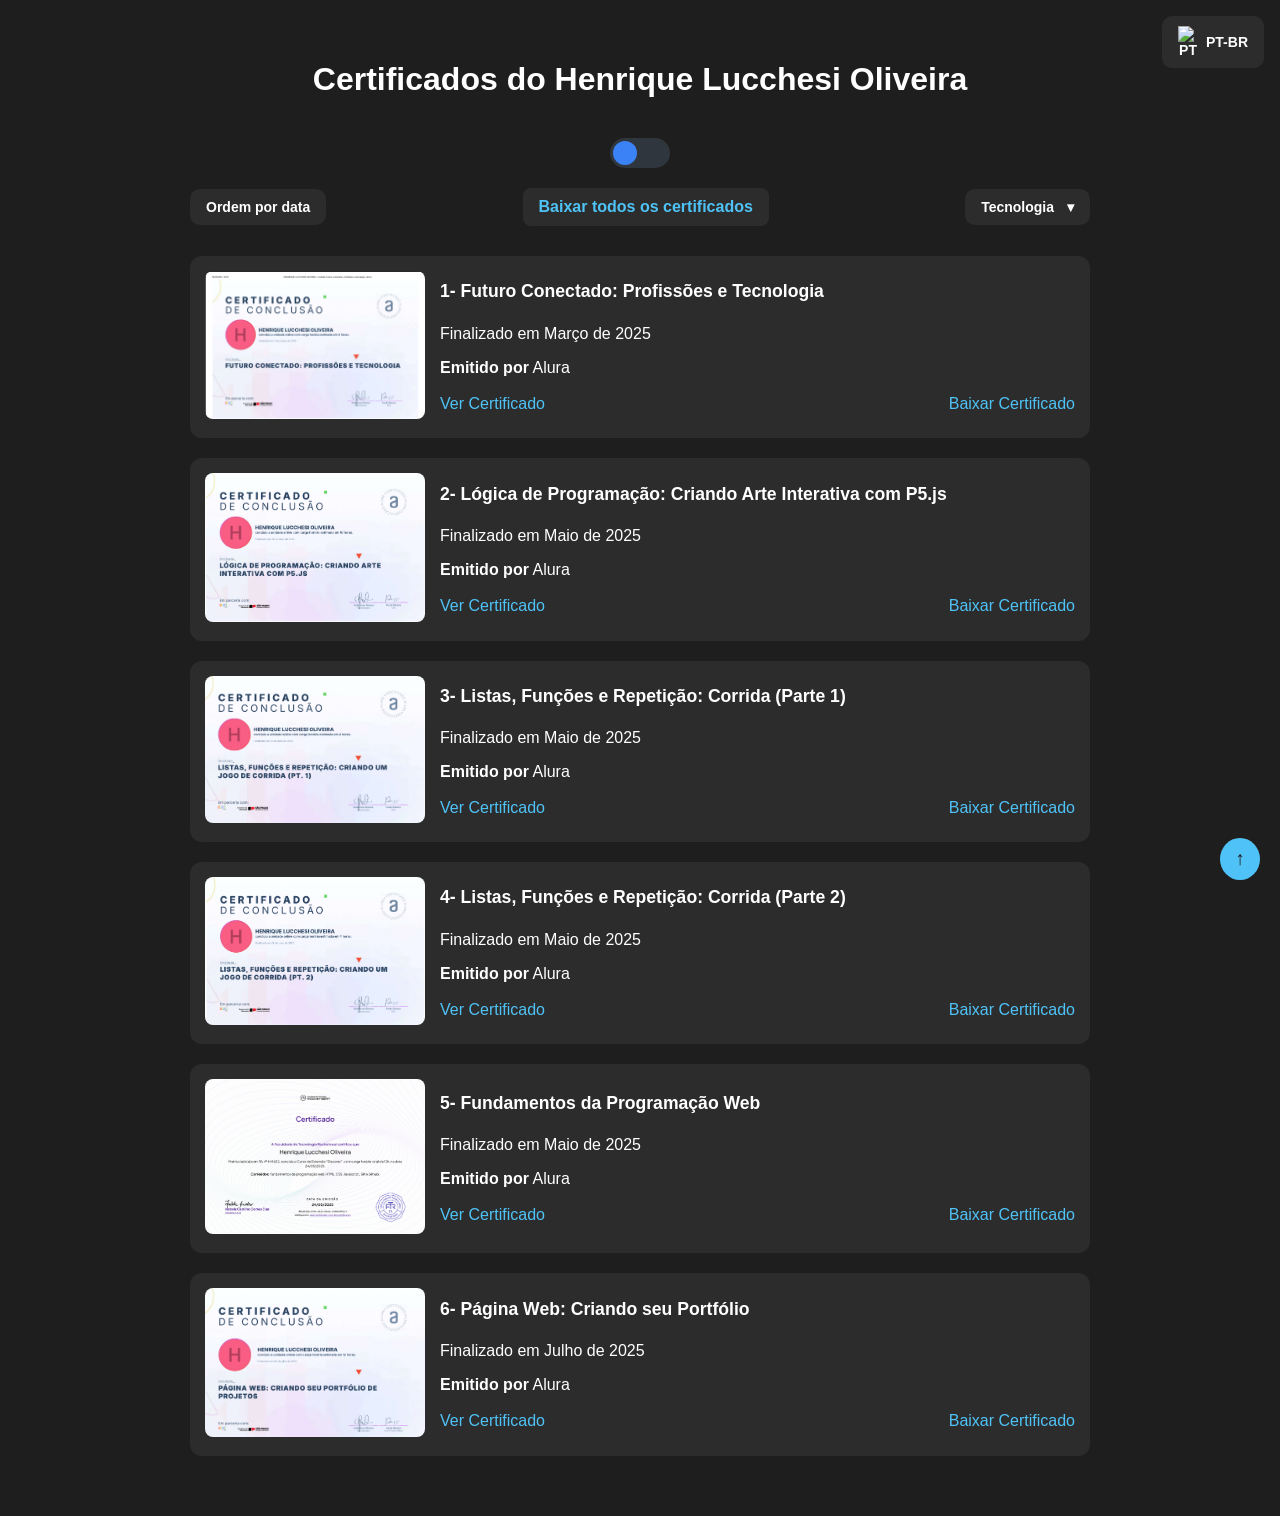
==== index.html @ 971b8433 ":tada:" ====
<!DOCTYPE html>
<html lang="pt-br">
<head>
  <!-- Metadados básicos -->
  <meta charset="UTF-8" />
  <meta name="viewport" content="width=device-width, initial-scale=1.0"/>
  <link rel="shortcut icon" href="Img/favicon.ico">

  <!-- Título da página com suporte a tradução -->
  <title data-i18n="titulo_pagina">Certificados</title>

  <!-- Link para o CSS externo -->
  <link rel="stylesheet" href="style.css" />
</head>
<body>
  <!-- Âncora para permitir o botão de voltar ao topo funcionar -->
  <a id="topo"></a>

  <!-- Barra de seleção de idioma com dropdown de bandeiras -->
  <div id="language-bar">
    <div class="language-selector-wrapper">
      <button class="dropbtn" onclick="toggleLangDropdown()">
        <img class="flag" id="current-flag" src="https://flagcdn.com/w20/br.png" alt="PT" />
        <span id="current-lang">PT-BR</span>
      </button>
      <div id="lang-menu" class="dropdown-content-lang">
        <!-- Cada item seleciona um idioma específico -->
        <a href="#" onclick="selectLanguage('pt-BR')"><img class="flag" src="https://flagcdn.com/w20/br.png" alt="PT" /> Português (BR)</a>
        <a href="#" onclick="selectLanguage('en-US')"><img class="flag" src="https://flagcdn.com/w20/us.png" alt="EN" /> English (US)</a>
        <a href="#" onclick="selectLanguage('es-ES')"><img class="flag" src="https://flagcdn.com/w20/es.png" alt="ES" /> Español (ES)</a>
        <a href="#" onclick="selectLanguage('fr-FR')"><img class="flag" src="https://flagcdn.com/w20/fr.png" alt="FR" /> Français (FR)</a>
        <a href="#" onclick="selectLanguage('zh-CN')"><img class="flag" src="https://flagcdn.com/w20/cn.png" alt="ZH" /> 中文 (CN)</a>
        <a href="#" onclick="selectLanguage('hi-IN')"><img class="flag" src="https://flagcdn.com/w20/in.png" alt="HI" /> हिन्दी (IN)</a>
        <a href="#" onclick="selectLanguage('ru-RU')"><img class="flag" src="https://flagcdn.com/w20/ru.png" alt="RU" /> Русский (RU)</a>
      </div>
    </div>
  </div>

  <main class="page">
    <div class="container">
      <!-- Título principal da página -->
      <h1 data-i18n="titulo">Certificados do Henrique Lucchesi Oliveira</h1>

      <!-- Botão para alternar entre modo claro/escuro -->
      <div class="tema-centralizado">
        <div id="switch" title="mudar tema">
          <button></button>
        </div>
      </div>

      <!-- Barra com filtros e ações -->
      <div class="barra-controle">
        <!-- Filtro por data -->
        <div class="esquerda">
          <button id="ordenarDataBtn" class="dropbtn" data-i18n="ordem_data">Ordem por data <span class="arrow">&#9662;</span></button>
          <div id="dropdownData" class="dropdown-content">
            <button data-order="asc" data-i18n="mais_antigo">Mais antigo ➡ Mais recente</button>
            <button data-order="desc" data-i18n="mais_recente">Mais recente ➡ Mais antigo</button>
          </div>
        </div>

        <!-- Botão para baixar todos os certificados -->
        <div class="centro">
          <a href="Certificado.zip" download class="baixar-btn" data-i18n="baixar_todos" title="baixar todos os certificados em .zip">Baixar todos os certificados</a>
        </div>

        <!-- Filtro por tecnologia -->
        <div class="direita">
          <button id="dropdownTecBtn" class="dropbtn">
            <span data-i18n="tecnologia">Tecnologia</span> <span class="arrow">&#9662;</span>
          </button>
          <div id="dropdownTec" class="dropdown-content">
            <button data-tecnologia="todos" data-i18n="todos">Todos</button>
            <button data-tecnologia="html">HTML</button>
            <button data-tecnologia="Js">Javascript</button>
            <button data-tecnologia="css">CSS</button>
            <button data-tecnologia="git">Git</button>
            <button data-tecnologia="github">GitHub</button>
          </div>
        </div>
      </div>

      <!-- Certificados -->
        <!-- cert 1 -->
      <section class="certificado js" data-date="2025-03-11">
        <a href="Certificado/Certificado 1.pdf" target="_blank">
          <img src="Img/certificado1.png" alt="Certificado 1" />
        </a>
        <div class="conteudo">
          <h2 data-i18n="cert1_title">1- Futuro Conectado: Profissões e Tecnologia</h2>
          <p data-i18n="cert1_date">Finalizado em 11 de Março de 2025</p>
          <p><strong data-i18n="emitido_por">Emitido por:</strong> Alura</p>
          <div class="link-certificado">
            <div class="ver">
              <a href="Certificado/Certificado 1.pdf" target="_blank" data-i18n="ver_certificado">Ver Certificado</a>
            </div>
            <div class="baixar">
              <a href="Certificado/Certificado 1.pdf" download data-i18n="baixar_certificado">Baixar Certificado</a>
            </div>
          </div>
        </div>
      </section>

        <!-- cert 2 -->
      <section class="certificado js" data-date="2025-05-09">
        <a href="Certificado/Certificado 2.pdf" target="_blank">
          <img src="Img/certificado2.png" alt="Certificado 2" />
        </a>
        <div class="conteudo">
          <h2 data-i18n="cert2_title">2- Lógica de Programação: Criando Arte Interativa com P5.js</h2>
          <p data-i18n="cert2_date">Finalizado em 09 de Maio de 2025</p>
          <p><strong data-i18n="emitido_por">Emitido por:</strong> Alura</p>
          <div class="link-certificado">
            <div class="ver">
              <a href="Certificado/Certificado 2.pdf" target="_blank" data-i18n="ver_certificado">Ver Certificado</a>
            </div>
            <div class="baixar">
              <a href="Certificado/Certificado 2.pdf" download data-i18n="baixar_certificado">Baixar Certificado</a>
            </div>
          </div>
        </div>
      </section>

        <!-- cert 3 -->
      <section class="certificado js" data-date="2025-05-10">
        <a href="Certificado/Certificado 3.pdf" target="_blank">
          <img src="Img/certificado3.png" alt="Certificado 3" />
        </a>
        <div class="conteudo">
          <h2 data-i18n="cert3_title">3- Listas, Funções e Repetição: Corrida (Parte 1)</h2>
          <p data-i18n="cert3_date">Finalizado em 10 de Maio de 2025</p>
          <p><strong data-i18n="emitido_por">Emitido por:</strong> Alura</p>
          <div class="link-certificado">
            <div class="ver">
              <a href="Certificado/Certificado 3.pdf" target="_blank" data-i18n="ver_certificado">Ver Certificado</a>
            </div>
            <div class="baixar">
              <a href="Certificado/Certificado 3.pdf" download data-i18n="baixar_certificado">Baixar Certificado</a>
            </div>
          </div>
        </div>
      </section>

        <!-- cert 4 -->
      <section class="certificado js" data-date="2025-05-12">
        <a href="Certificado/Certificado 4.pdf" target="_blank">
          <img src="Img/certificado4.png" alt="Certificado 4" />
        </a>
        <div class="conteudo">
          <h2 data-i18n="cert4_title">4- Listas, Funções e Repetição: Corrida (Parte 2)</h2>
          <p data-i18n="cert4_date">Finalizado em 12 de Maio de 2025</p>
          <p><strong data-i18n="emitido_por">Emitido por:</strong> Alura</p>
          <div class="link-certificado">
            <div class="ver">
              <a href="Certificado/Certificado 4.pdf" target="_blank" data-i18n="ver_certificado">Ver Certificado</a>
            </div>
            <div class="baixar">
              <a href="Certificado/Certificado 4.pdf" download data-i18n="baixar_certificado">Baixar Certificado</a>
            </div>
          </div>
        </div>
      </section>

        <!-- cert 5 -->
      <section class="certificado html css js git github" data-date="2025-05-24">
        <a href="Certificado/certificado 5.pdf" target="_blank">
          <img src="Img/certificado5.png" alt="Certificado 5" />
        </a>
        <div class="conteudo">
          <h2 data-i18n="cert5_title">5- Fundamentos da Programação Web</h2>
          <p data-i18n="cert5_date">Finalizado em 24 de Maio de 2025</p>
          <p><strong data-i18n="emitido_por">Emitido por:</strong> Rocketseat</p>
          <div class="link-certificado">
            <div class="ver">
              <a href="Certificado/certificado 5.pdf" target="_blank" data-i18n="ver_certificado">Ver Certificado</a>
            </div>
            <div class="baixar">
              <a href="Certificado/certificado 5.pdf" download data-i18n="baixar_certificado">Baixar Certificado</a>
            </div>
          </div>
        </div>
      </section>

        <!-- cert 6 -->
      <section class="certificado html css" data-date="2025-07-02">
        <a href="Certificado/Certificado 6.pdf" target="_blank">
          <img src="Img/certificado6.png" alt="Certificado 6" />
        </a>
        <div class="conteudo">
          <h2 data-i18n="cert6_title">6- Página Web: Criando seu Portfólio</h2>
          <p data-i18n="cert6_date">Finalizado em 02 de Julho de 2025</p>
          <p><strong data-i18n="emitido_por">Emitido por:</strong> Alura</p>
          <div class="link-certificado">
            <div class="ver">
              <a href="Certificado/Certificado 6.pdf" target="_blank" data-i18n="ver_certificado">Ver Certificado</a>
            </div>
            <div class="baixar">
              <a href="Certificado/Certificado 6.pdf" download data-i18n="baixar_certificado">Baixar Certificado</a>
            </div>
          </div>
        </div>
      </section>

    </div>
  </main>

  <!-- Botão fixo para voltar ao topo -->
  <a href="#topo" class="voltar-topo" title="Voltar ao topo">↑</a>

  <!-- Script principal da aplicação -->
  <script src="script.js"></script>
</body>
</html>
---- style.css ----
:root {
  --background-color: #1e1e1e;
  --fundo-card: #2c2c2c;
  --accent-color: #3b82f6;
  --border-color: #30363d;
  --text-color: #ffffff;
  --cor-do-link: #4fc3f7;
  --cor-da-shadow: rgba(0, 0, 0, 0.3);
  --cor-botao-filtro: #999;
}

.light {
  --background-color: #f9fafb;
  --fundo-card: #e1e1e1;
  --accent-color: #4f46e5;
  --border-color: #d1d5db;
  --text-color: #000000;
  --cor-do-link: #4f46e5;
  --cor-da-shadow: rgba(0, 0, 0, 0.1);
  --cor-botao-filtro: #ccc;
}

body {
  background-color: var(--background-color);
  color: var(--text-color);
  font-family: Arial, sans-serif;
  margin: 0;
  padding: 40px 20px;
}

.page {
  display: flex;
  flex-direction: column;
  align-items: center;
}

.container {
  max-width: 900px;
  width: 100%;
}

h1 {
  text-align: center;
  margin-bottom: 40px;
}

.tema-centralizado {
  display: flex;
  justify-content: center;
  margin-bottom: 20px;
}

#language-bar {
  display: block;
  position: absolute;
  top: 1rem;
  right: 1rem;
  z-index: 1000;
}

.language-selector-wrapper {
  position: relative;
  display: inline-block;
}

.dropbtn {
  display: flex;
  align-items: center;
  gap: 0.5rem;
  background-color: var(--cor-botao-filtro);
  border: 1px solid var(--cor-botao-filtro);
  padding: 0.4rem 0.6rem;
  border-radius: 8px;
  cursor: pointer;
}

.flag {
  width: 20px;
  height: auto;
}

.dropdown-content-lang {
  display: none;
  position: absolute;
  top: 100%;
  right: 0;
  background-color: var(--fundo-card);
  border-radius: 8px;
  margin-top: 0.4rem;
  z-index: 1001;
  min-width: 160px;
}

.dropdown-content-lang a {
  padding: 0.5rem;
  display: flex;
  align-items: center;
  gap: 0.5rem;
  color: var(--text-color);
  text-decoration: none;
}

.language-selector-wrapper.show .dropdown-content-lang {
  display: block;
}

/* Tema */
#switch {
  width: 60px;
  height: 30px;
  background: var(--border-color);
  border-radius: 30px;
  position: relative;
  cursor: pointer;
  transition: background 0.3s;
}

#switch button {
  position: absolute;
  top: 3px;
  left: 3px;
  width: 24px;
  height: 24px;
  background: var(--accent-color);
  border-radius: 50%;
  border: none;
  transition: transform 0.3s ease;
  transform: translateX(0);
}

.light #switch button {
  transform: translateX(30px);
}


/* ===== BARRA DE CONTROLE ===== */
.barra-controle {
  display: flex;
  justify-content: space-between;
  align-items: center;
  gap: 20px;
  margin-bottom: 30px;
  flex-wrap: wrap;
}

.barra-controle > .esquerda,
.barra-controle > .centro,
.barra-controle > .direita {
  display: flex;
  align-items: center;
  position: relative; /* Necessário para dropdown funcionar */
}

/* Botões padrão */
.dropbtn {
  background-color: var(--fundo-card);
  color: var(--text-color);
  padding: 10px 16px;
  font-size: 14px;
  font-weight: bold;
  border: none;
  border-radius: 10px;
  cursor: pointer;
  transition: 0.3s;
}

.dropbtn:hover {
  background-color: var(--cor-botao-filtro);
  box-shadow: 0 8px 16px var(--cor-da-shadow);
  transform: scale(1.2);
}

.arrow {
  margin-left: 5px;
  display: inline-block;
  transition: transform 0.3s ease;
}

.arrow.open {
  transform: rotate(180deg);
}

/* Dropdown geral */
.dropdown-content {
  display: none;
  position: absolute;
  background-color: var(--fundo-card);
  border-radius: 10px;
  box-shadow: 0 8px 16px var(--cor-da-shadow);
  z-index: 1;
  margin-top: 5px;
  min-width: 200px;
  top: 100%;
  right: 0; /* ou left: 0 se quiser alinhado à esquerda */
}

.dropdown-content button {
  color: var(--text-color);
  padding: 10px 16px;
  border: none;
  background: none;
  width: 100%;
  text-align: left;
  font-size: 14px;
  cursor: pointer;
  display: inline-block;
}

.dropdown-content button:hover {
  background-color: var(--cor-botao-filtro);
}

/* Botão de baixar */
.baixar-btn {
  background-color: var(--fundo-card);
  color: var(--cor-do-link);
  text-decoration: none;
  border-radius: 8px;
  padding: 10px 16px;
  font-weight: bold;
  transition: 0.3s;
  border: none;
  cursor: pointer;
}

.baixar-btn:hover {
  background-color: var(--cor-botao-filtro);
  box-shadow: 0 8px 16px var(--cor-da-shadow);
  transform: scale(1.1);
}

/* ===== CERTIFICADO ===== */
.certificado {
  display: flex;
  gap: 15px;
  background-color: var(--fundo-card);
  padding: 15px;
  border-radius: 12px;
  margin-bottom: 20px;
  transition: transform 0.3s, box-shadow 0.3s;
}

.certificado:hover {
  transform: scale(1.02);
  box-shadow: 0 10px 25px var(--cor-da-shadow);
}

.certificado img {
  width: 220px;
  border-radius: 8px;
}

.conteudo {
  display: flex;
  flex-direction: column;
  justify-content: center;
  flex: 1;
}

.conteudo h2 {
  margin-top: 0;
  font-size: 1.1rem;
  font-weight: bold;
}

.conteudo p {
  margin: 8px 0;
}

.link-certificado {
  display: flex;
  justify-content: space-between;
  margin-top: 10px;
  flex-wrap: wrap;
  gap: 10px;
}

.link-certificado a {
  color: var(--cor-do-link);
  text-decoration: none;
  font-weight: 500;
}

.link-certificado a:hover {
  text-decoration: underline;
}

/* Voltar ao topo */
.voltar-topo {
  position: fixed;
  bottom: 20px;
  right: 20px;
  background-color: var(--cor-do-link);
  color: var(--background-color);
  padding: 10px 15px;
  border-radius: 50%;
  text-decoration: none;
  font-weight: bold;
  font-size: 1.2rem;
}

/* ===== RESPONSIVIDADE ===== */
@media (max-width: 768px) {
  .barra-controle {
    flex-direction: column;
    align-items: stretch;
    gap: 10px;
  }

  .barra-controle > .esquerda,
  .barra-controle > .centro,
  .barra-controle > .direita {
    justify-content: center;
  }

  .certificado {
    flex-direction: column;
    align-items: center;
    text-align: center;
  }

  .conteudo {
    align-items: center;
  }

  .link-certificado {
    flex-direction: column;
    align-items: center;
  }

  .dropdown-content {
    right: 0;
    left: 0;
    min-width: 100%;
  }
}
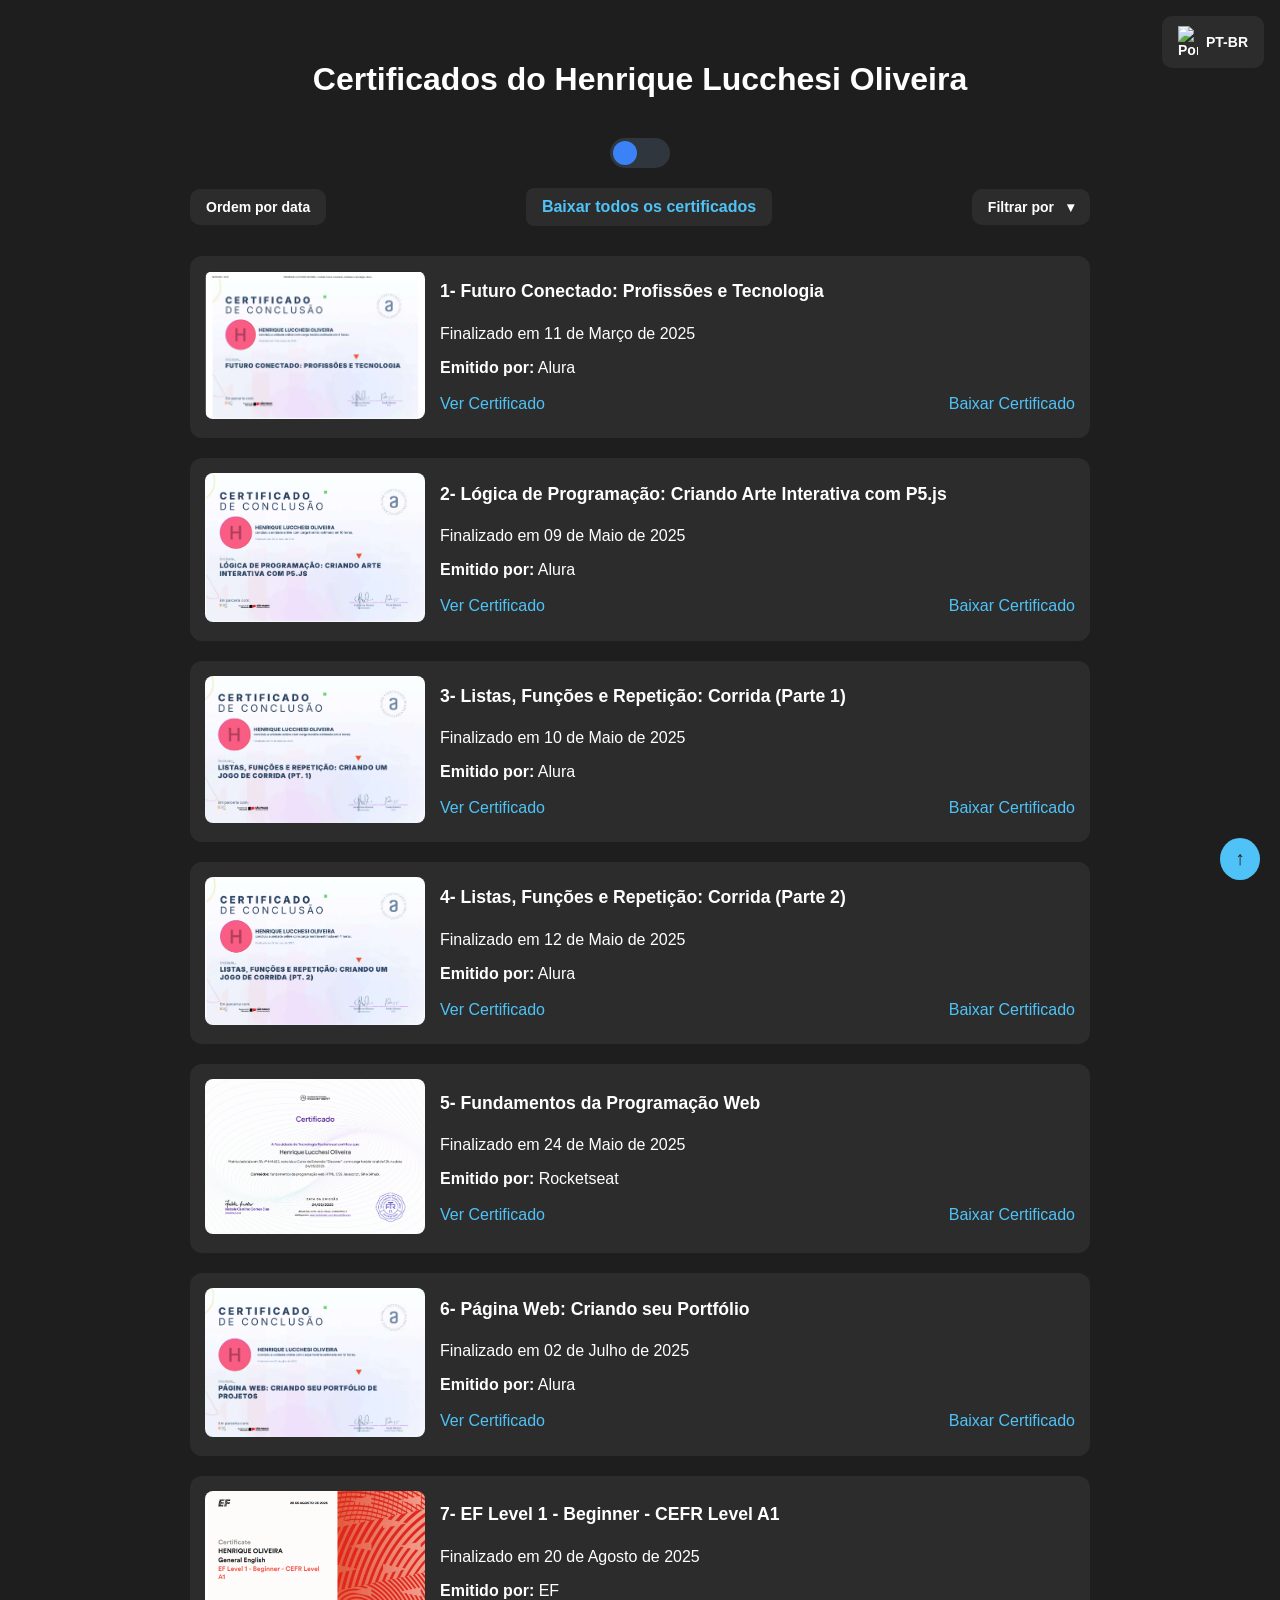
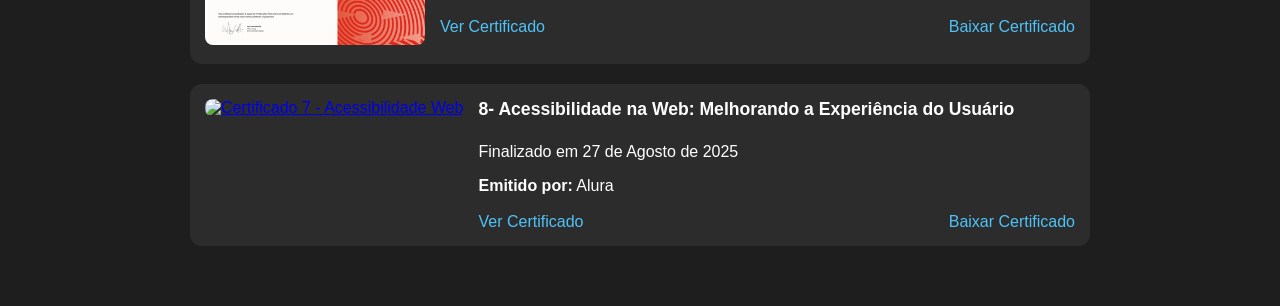
==== commit 118eb553: "agora" ====
--- a/index.html
+++ b/index.html
@@ -1,202 +1,218 @@
 <!DOCTYPE html>
-<html lang="pt-br">
+<html lang="pt-BR">
 <head>
-  <!-- Metadados básicos -->
   <meta charset="UTF-8" />
   <meta name="viewport" content="width=device-width, initial-scale=1.0"/>
   <link rel="shortcut icon" href="Img/favicon.ico">
-
-  <!-- Título da página com suporte a tradução -->
   <title data-i18n="titulo_pagina">Certificados</title>
-
-  <!-- Link para o CSS externo -->
   <link rel="stylesheet" href="style.css" />
+  <link rel="stylesheet" href="https://cdnjs.cloudflare.com/ajax/libs/bootstrap-icons/1.11.3/font/bootstrap-icons.min.css" />
 </head>
 <body>
-  <!-- Âncora para permitir o botão de voltar ao topo funcionar -->
   <a id="topo"></a>
 
-  <!-- Barra de seleção de idioma com dropdown de bandeiras -->
+  <!-- Barra de seleção de idioma -->
   <div id="language-bar">
     <div class="language-selector-wrapper">
-      <button class="dropbtn" onclick="toggleLangDropdown()">
-        <img class="flag" id="current-flag" src="https://flagcdn.com/w20/br.png" alt="PT" />
+      <button class="dropbtn" onclick="toggleLangDropdown()" aria-haspopup="true" aria-expanded="false">
+        <img class="flag" id="current-flag" src="https://flagcdn.com/w20/br.png" alt="Português" />
         <span id="current-lang">PT-BR</span>
       </button>
-      <div id="lang-menu" class="dropdown-content-lang">
-        <!-- Cada item seleciona um idioma específico -->
-        <a href="#" onclick="selectLanguage('pt-BR')"><img class="flag" src="https://flagcdn.com/w20/br.png" alt="PT" /> Português (BR)</a>
-        <a href="#" onclick="selectLanguage('en-US')"><img class="flag" src="https://flagcdn.com/w20/us.png" alt="EN" /> English (US)</a>
-        <a href="#" onclick="selectLanguage('es-ES')"><img class="flag" src="https://flagcdn.com/w20/es.png" alt="ES" /> Español (ES)</a>
-        <a href="#" onclick="selectLanguage('fr-FR')"><img class="flag" src="https://flagcdn.com/w20/fr.png" alt="FR" /> Français (FR)</a>
-        <a href="#" onclick="selectLanguage('zh-CN')"><img class="flag" src="https://flagcdn.com/w20/cn.png" alt="ZH" /> 中文 (CN)</a>
-        <a href="#" onclick="selectLanguage('hi-IN')"><img class="flag" src="https://flagcdn.com/w20/in.png" alt="HI" /> हिन्दी (IN)</a>
-        <a href="#" onclick="selectLanguage('ru-RU')"><img class="flag" src="https://flagcdn.com/w20/ru.png" alt="RU" /> Русский (RU)</a>
+      <div id="lang-menu" class="dropdown-content-lang" role="menu">
+        <a href="#" onclick="selectLanguage('pt-BR')" role="menuitem">
+          <img class="flag" src="https://flagcdn.com/w20/br.png" alt="Português" /> Português (BR)
+        </a>
+        <a href="#" onclick="selectLanguage('en-US')" role="menuitem">
+          <img class="flag" src="https://flagcdn.com/w20/us.png" alt="Inglês" /> English (US)
+        </a>
       </div>
     </div>
   </div>
 
   <main class="page">
     <div class="container">
-      <!-- Título principal da página -->
       <h1 data-i18n="titulo">Certificados do Henrique Lucchesi Oliveira</h1>
 
-      <!-- Botão para alternar entre modo claro/escuro -->
+      <!-- Tema -->
       <div class="tema-centralizado">
         <div id="switch" title="mudar tema">
-          <button></button>
+          <button aria-label="Trocar tema"></button>
         </div>
       </div>
 
-      <!-- Barra com filtros e ações -->
+      <!-- Barra de filtros -->
       <div class="barra-controle">
-        <!-- Filtro por data -->
         <div class="esquerda">
-          <button id="ordenarDataBtn" class="dropbtn" data-i18n="ordem_data">Ordem por data <span class="arrow">&#9662;</span></button>
-          <div id="dropdownData" class="dropdown-content">
-            <button data-order="asc" data-i18n="mais_antigo">Mais antigo ➡ Mais recente</button>
-            <button data-order="desc" data-i18n="mais_recente">Mais recente ➡ Mais antigo</button>
-          </div>
-        </div>
-
-        <!-- Botão para baixar todos os certificados -->
+          <button id="ordenarDataBtn" class="dropbtn" aria-haspopup="true" aria-expanded="false" data-i18n="ordem_data">Ordem por data <span class="arrow">&#9662;</span>
+          </button>
+          <div id="dropdownData" class="dropdown-content" role="menu">
+            <button data-order="asc" data-i18n="mais_antigo" role="menuitem">Mais antigo ➡ Mais recente</button>
+            <button data-order="desc" data-i18n="mais_recente" role="menuitem">Mais recente ➡ Mais antigo</button>
+          </div>
+        </div>
+
         <div class="centro">
-          <a href="Certificado.zip" download class="baixar-btn" data-i18n="baixar_todos" title="baixar todos os certificados em .zip">Baixar todos os certificados</a>
-        </div>
-
-        <!-- Filtro por tecnologia -->
+          <a href="Certificado.zip" download class="baixar-btn" data-i18n="baixar_todos" title="baixar todos os certificados em .zip"> <i class="bi bi-download"></i> Baixar todos os certificados</a>
+        </div>
+
         <div class="direita">
-          <button id="dropdownTecBtn" class="dropbtn">
-            <span data-i18n="tecnologia">Tecnologia</span> <span class="arrow">&#9662;</span>
+          <button id="dropdownTecBtn" class="dropbtn" aria-haspopup="true" aria-expanded="false">
+            <span data-i18n="Filtrar por">Filtrar por</span>
+            <span class="arrow">&#9662;</span>
           </button>
-          <div id="dropdownTec" class="dropdown-content">
-            <button data-tecnologia="todos" data-i18n="todos">Todos</button>
-            <button data-tecnologia="html">HTML</button>
-            <button data-tecnologia="Js">Javascript</button>
-            <button data-tecnologia="css">CSS</button>
-            <button data-tecnologia="git">Git</button>
-            <button data-tecnologia="github">GitHub</button>
+          <div id="dropdownTec" class="dropdown-content2" role="menu">
+            <button type="button" data-filter="todos" role="menuitem">
+              <span data-i18n="todos">TODOS</span>
+            </button>
+            <div class="submenu">
+              <button type="button" class="submenu-toggle" role="menuitem">
+                <span data-i18n="programacao">PROGRAMAÇÃO</span>
+              </button>
+
+              <!-- submenu que abre em leque -->
+              <div class="dropdown-submenu">
+                <!-- Coluna Front-end -->
+                <div class="frontend-wrapper">
+                  <button type="button" data-filter="frontend" class="frontend-toggle">FRONT-END</button>
+                  <div class="dropdown-frontend">
+                    <button>HTML</button>
+                    <button>CSS</button>
+                    <button>JAVASCRIPT</button>
+                  </div>
+                </div>
+
+                <!-- Coluna Back-end -->
+                <div class="backend-wrapper">
+                  <button type="button" data-filter="backend">BACK-END</button>
+                </div>
+              </div>
+            </div>
+
+            <button type="button" data-filter="ingles" role="menuitem">
+              <span data-i18n="ingles">Inglês</span>
+            </button>
           </div>
         </div>
       </div>
 
-      <!-- Certificados -->
-        <!-- cert 1 -->
+      <!-- ====== CERTIFICADOS ====== -->
+      <!-- Cada certificado -->
       <section class="certificado js" data-date="2025-03-11">
         <a href="Certificado/Certificado 1.pdf" target="_blank">
-          <img src="Img/certificado1.png" alt="Certificado 1" />
+          <img src="Img/certificado1.png" alt="Certificado 1 - Futuro Conectado" />
         </a>
         <div class="conteudo">
           <h2 data-i18n="cert1_title">1- Futuro Conectado: Profissões e Tecnologia</h2>
           <p data-i18n="cert1_date">Finalizado em 11 de Março de 2025</p>
           <p><strong data-i18n="emitido_por">Emitido por:</strong> Alura</p>
           <div class="link-certificado">
-            <div class="ver">
-              <a href="Certificado/Certificado 1.pdf" target="_blank" data-i18n="ver_certificado">Ver Certificado</a>
-            </div>
-            <div class="baixar">
-              <a href="Certificado/Certificado 1.pdf" download data-i18n="baixar_certificado">Baixar Certificado</a>
-            </div>
-          </div>
-        </div>
-      </section>
-
-        <!-- cert 2 -->
+            <a href="Certificado/Certificado 1.pdf" target="_blank" data-i18n="ver_certificado">Ver Certificado</a>
+            <a href="Certificado/Certificado 1.pdf" download data-i18n="baixar_certificado">Baixar Certificado</a>
+          </div>
+        </div>
+      </section>
+
       <section class="certificado js" data-date="2025-05-09">
         <a href="Certificado/Certificado 2.pdf" target="_blank">
-          <img src="Img/certificado2.png" alt="Certificado 2" />
+          <img src="Img/certificado2.png" alt="Certificado 2 - Lógica de Programação" />
         </a>
         <div class="conteudo">
           <h2 data-i18n="cert2_title">2- Lógica de Programação: Criando Arte Interativa com P5.js</h2>
           <p data-i18n="cert2_date">Finalizado em 09 de Maio de 2025</p>
           <p><strong data-i18n="emitido_por">Emitido por:</strong> Alura</p>
           <div class="link-certificado">
-            <div class="ver">
-              <a href="Certificado/Certificado 2.pdf" target="_blank" data-i18n="ver_certificado">Ver Certificado</a>
-            </div>
-            <div class="baixar">
-              <a href="Certificado/Certificado 2.pdf" download data-i18n="baixar_certificado">Baixar Certificado</a>
-            </div>
-          </div>
-        </div>
-      </section>
-
-        <!-- cert 3 -->
+            <a href="Certificado/Certificado 2.pdf" target="_blank" data-i18n="ver_certificado">Ver Certificado</a>
+            <a href="Certificado/Certificado 2.pdf" download data-i18n="baixar_certificado">Baixar Certificado</a>
+          </div>
+        </div>
+      </section>
+
       <section class="certificado js" data-date="2025-05-10">
         <a href="Certificado/Certificado 3.pdf" target="_blank">
-          <img src="Img/certificado3.png" alt="Certificado 3" />
+          <img src="Img/certificado3.png" alt="Certificado 3 - Corrida parte 1" />
         </a>
         <div class="conteudo">
           <h2 data-i18n="cert3_title">3- Listas, Funções e Repetição: Corrida (Parte 1)</h2>
           <p data-i18n="cert3_date">Finalizado em 10 de Maio de 2025</p>
           <p><strong data-i18n="emitido_por">Emitido por:</strong> Alura</p>
           <div class="link-certificado">
-            <div class="ver">
-              <a href="Certificado/Certificado 3.pdf" target="_blank" data-i18n="ver_certificado">Ver Certificado</a>
-            </div>
-            <div class="baixar">
-              <a href="Certificado/Certificado 3.pdf" download data-i18n="baixar_certificado">Baixar Certificado</a>
-            </div>
-          </div>
-        </div>
-      </section>
-
-        <!-- cert 4 -->
+            <a href="Certificado/Certificado 3.pdf" target="_blank" data-i18n="ver_certificado">Ver Certificado</a>
+            <a href="Certificado/Certificado 3.pdf" download data-i18n="baixar_certificado">Baixar Certificado</a>
+          </div>
+        </div>
+      </section>
+
       <section class="certificado js" data-date="2025-05-12">
         <a href="Certificado/Certificado 4.pdf" target="_blank">
-          <img src="Img/certificado4.png" alt="Certificado 4" />
+          <img src="Img/certificado4.png" alt="Certificado 4 - Corrida parte 2" />
         </a>
         <div class="conteudo">
           <h2 data-i18n="cert4_title">4- Listas, Funções e Repetição: Corrida (Parte 2)</h2>
           <p data-i18n="cert4_date">Finalizado em 12 de Maio de 2025</p>
           <p><strong data-i18n="emitido_por">Emitido por:</strong> Alura</p>
           <div class="link-certificado">
-            <div class="ver">
-              <a href="Certificado/Certificado 4.pdf" target="_blank" data-i18n="ver_certificado">Ver Certificado</a>
-            </div>
-            <div class="baixar">
-              <a href="Certificado/Certificado 4.pdf" download data-i18n="baixar_certificado">Baixar Certificado</a>
-            </div>
-          </div>
-        </div>
-      </section>
-
-        <!-- cert 5 -->
-      <section class="certificado html css js git github" data-date="2025-05-24">
-        <a href="Certificado/certificado 5.pdf" target="_blank">
-          <img src="Img/certificado5.png" alt="Certificado 5" />
+            <a href="Certificado/Certificado 4.pdf" target="_blank" data-i18n="ver_certificado">Ver Certificado</a>
+            <a href="Certificado/Certificado 4.pdf" download data-i18n="baixar_certificado">Baixar Certificado</a>
+          </div>
+        </div>
+      </section>
+
+      <section class="certificado html css js " data-date="2025-05-24">
+        <a href="Certificado/Certificado 5.pdf" target="_blank">
+          <img src="Img/certificado5.png" alt="Certificado 5 - Fundamentos da Web" />
         </a>
         <div class="conteudo">
           <h2 data-i18n="cert5_title">5- Fundamentos da Programação Web</h2>
           <p data-i18n="cert5_date">Finalizado em 24 de Maio de 2025</p>
           <p><strong data-i18n="emitido_por">Emitido por:</strong> Rocketseat</p>
           <div class="link-certificado">
-            <div class="ver">
-              <a href="Certificado/certificado 5.pdf" target="_blank" data-i18n="ver_certificado">Ver Certificado</a>
-            </div>
-            <div class="baixar">
-              <a href="Certificado/certificado 5.pdf" download data-i18n="baixar_certificado">Baixar Certificado</a>
-            </div>
-          </div>
-        </div>
-      </section>
-
-        <!-- cert 6 -->
+            <a href="Certificado/Certificado 5.pdf" target="_blank" data-i18n="ver_certificado">Ver Certificado</a>
+            <a href="Certificado/Certificado 5.pdf" download data-i18n="baixar_certificado">Baixar Certificado</a>
+          </div>
+        </div>
+      </section>
+
       <section class="certificado html css" data-date="2025-07-02">
         <a href="Certificado/Certificado 6.pdf" target="_blank">
-          <img src="Img/certificado6.png" alt="Certificado 6" />
+          <img src="Img/certificado6.png" alt="Certificado 6 - Portfólio" />
         </a>
         <div class="conteudo">
           <h2 data-i18n="cert6_title">6- Página Web: Criando seu Portfólio</h2>
           <p data-i18n="cert6_date">Finalizado em 02 de Julho de 2025</p>
           <p><strong data-i18n="emitido_por">Emitido por:</strong> Alura</p>
           <div class="link-certificado">
-            <div class="ver">
-              <a href="Certificado/Certificado 6.pdf" target="_blank" data-i18n="ver_certificado">Ver Certificado</a>
-            </div>
-            <div class="baixar">
-              <a href="Certificado/Certificado 6.pdf" download data-i18n="baixar_certificado">Baixar Certificado</a>
-            </div>
+            <a href="Certificado/Certificado 6.pdf" target="_blank" data-i18n="ver_certificado">Ver Certificado</a>
+            <a href="Certificado/Certificado 6.pdf" download data-i18n="baixar_certificado">Baixar Certificado</a>
+          </div>
+        </div>
+      </section>
+
+      <section class="certificado ingles" data-date="2025-08-20">
+        <a href="Certificado/Certificado ingles.pdf" target="_blank">
+          <img src="Img/certificadoingles.png" alt="Certificado inglês EF" />
+        </a>
+        <div class="conteudo">
+          <h2 data-i18n="certingles_title">7- EF Level 1 - Beginner - CEFR Level A1</h2>
+          <p data-i18n="certingles_date">Finalizado em 20 de Agosto de 2025</p>
+          <p><strong data-i18n="emitido_por">Emitido por:</strong> EF</p>
+          <div class="link-certificado">
+            <a href="Certificado/Certificado ingles.pdf" target="_blank" data-i18n="ver_certificado">Ver Certificado</a>
+            <a href="Certificado/Certificado ingles.pdf" download data-i18n="baixar_certificado">Baixar Certificado</a>
+          </div>
+        </div>
+      </section>
+
+      <section class="certificado html css js" data-date="2025-08-27">
+        <a href="Certificado/Certificado 7.pdf" target="_blank">
+          <img src="Img/certificado7.png" alt="Certificado 7 - Acessibilidade Web" />
+        </a>
+        <div class="conteudo">
+          <h2 data-i18n="cert7_title">8- Acessibilidade na Web: Melhorando a Experiência do Usuário</h2>
+          <p data-i18n="cert7_date">Finalizado em 27 de Agosto de 2025</p>
+          <p><strong data-i18n="emitido_por">Emitido por:</strong> Alura</p>
+          <div class="link-certificado">
+            <a href="Certificado/Certificado 7.pdf" target="_blank" data-i18n="ver_certificado">Ver Certificado</a>
+            <a href="Certificado/Certificado 7.pdf" download data-i18n="baixar_certificado">Baixar Certificado</a>
           </div>
         </div>
       </section>
@@ -204,10 +220,7 @@
     </div>
   </main>
 
-  <!-- Botão fixo para voltar ao topo -->
   <a href="#topo" class="voltar-topo" title="Voltar ao topo">↑</a>
-
-  <!-- Script principal da aplicação -->
   <script src="script.js"></script>
 </body>
 </html>
--- a/style.css
+++ b/style.css
@@ -167,7 +167,6 @@
 .dropbtn:hover {
   background-color: var(--cor-botao-filtro);
   box-shadow: 0 8px 16px var(--cor-da-shadow);
-  transform: scale(1.2);
 }
 
 .arrow {
@@ -185,13 +184,13 @@
   display: none;
   position: absolute;
   background-color: var(--fundo-card);
-  border-radius: 10px;
+  border-radius: 1px;
   box-shadow: 0 8px 16px var(--cor-da-shadow);
   z-index: 1;
   margin-top: 5px;
-  min-width: 200px;
+  max-width: 180px;
   top: 100%;
-  right: 0; /* ou left: 0 se quiser alinhado à esquerda */
+  right: -60; /* ou left: 0 se quiser alinhado à esquerda */
 }
 
 .dropdown-content button {
@@ -206,7 +205,93 @@
   display: inline-block;
 }
 
+.dropdown-content2 button:hover {
+  background-color: var(--cor-botao-filtro);
+}
+
+.dropdown-content2 {
+  display: none;
+  position: absolute;
+  background-color: var(--fundo-card);
+  border-radius: 1px;
+  box-shadow: 0 8px 16px var(--cor-da-shadow);
+  z-index: 1;
+  margin-top: 5px;
+  max-width: 180px;
+  top: 100%;
+  right: -60; /* ou left: 0 se quiser alinhado à esquerda */
+}
+
+.dropdown-content2 button {
+  color: var(--text-color);
+  padding: 10px 16px;
+  border: none;
+  background: none;
+  width: 100%;
+  text-align: left;
+  font-size: 15px;
+  cursor: pointer;
+  display: inline-block;
+}
+
 .dropdown-content button:hover {
+  background-color: var(--cor-botao-filtro);
+}
+
+.dropdown-submenu {
+  flex-direction: row;
+  justify-content: start;
+  display: flex;
+  max-width: 500px;
+  position: absolute;
+  background-color: var(--fundo-card);
+  box-shadow: 5px 8px 16px var(--cor-da-shadow);
+  left: 100%;
+  top: 0%;
+}
+
+.dropdown-submenu button {
+  padding: 10px 16px;
+  position: relative;
+  max-width: 200px;
+  border: none;
+  background: none;
+  color: var(--text-color);
+  cursor: pointer;
+  font-size: 13px;
+  white-space: nowrap;
+}
+
+.dropdown-submenu button:hover {
+  background-color: var(--cor-botao-filtro);
+}
+
+/* Front-end submenu */
+.frontend-wrapper {
+  position: relative; /* para o submenu abrir embaixo do botão */
+}
+
+.dropdown-frontend {
+  display: none;
+  position: absolute;
+  background-color: var(--fundo-card);
+  box-shadow: 4px 4px 12px var(--cor-da-shadow);
+  max-width: 150px;
+  z-index: 10;
+}
+
+.dropdown-frontend button {
+  font-size: 13px;
+  width: 100%;
+  padding: 8px 14px;
+  border: none;
+  background: none;
+  color: var(--text-color);
+  text-align: left;
+  cursor: pointer;
+}
+
+.dropdown-frontend button:hover {
   background-color: var(--cor-botao-filtro);
 }
 
@@ -226,7 +311,6 @@
 .baixar-btn:hover {
   background-color: var(--cor-botao-filtro);
   box-shadow: 0 8px 16px var(--cor-da-shadow);
-  transform: scale(1.1);
 }
 
 /* ===== CERTIFICADO ===== */
@@ -329,9 +413,28 @@
   }
 
   .dropdown-content {
-    right: 0;
-    left: 0;
-    min-width: 100%;
-  }
-}
-
+    left: 85px;
+    max-width: 40%;
+    right: 50px;
+  }
+
+  .dropdown-submenu {
+   right: -90px;
+   top: 67px;
+  }
+}
+
+@media (max-width: 1024px) {
+  .dropdown-submenu {
+    min-width: 100px;
+    left: -0px;
+    top: 109px;
+  }
+
+  .dropdown-content2 {
+    left: -115px;
+    top: -5px;
+    gap: 0.5rem;
+    max-width: 180px;
+  }
+}
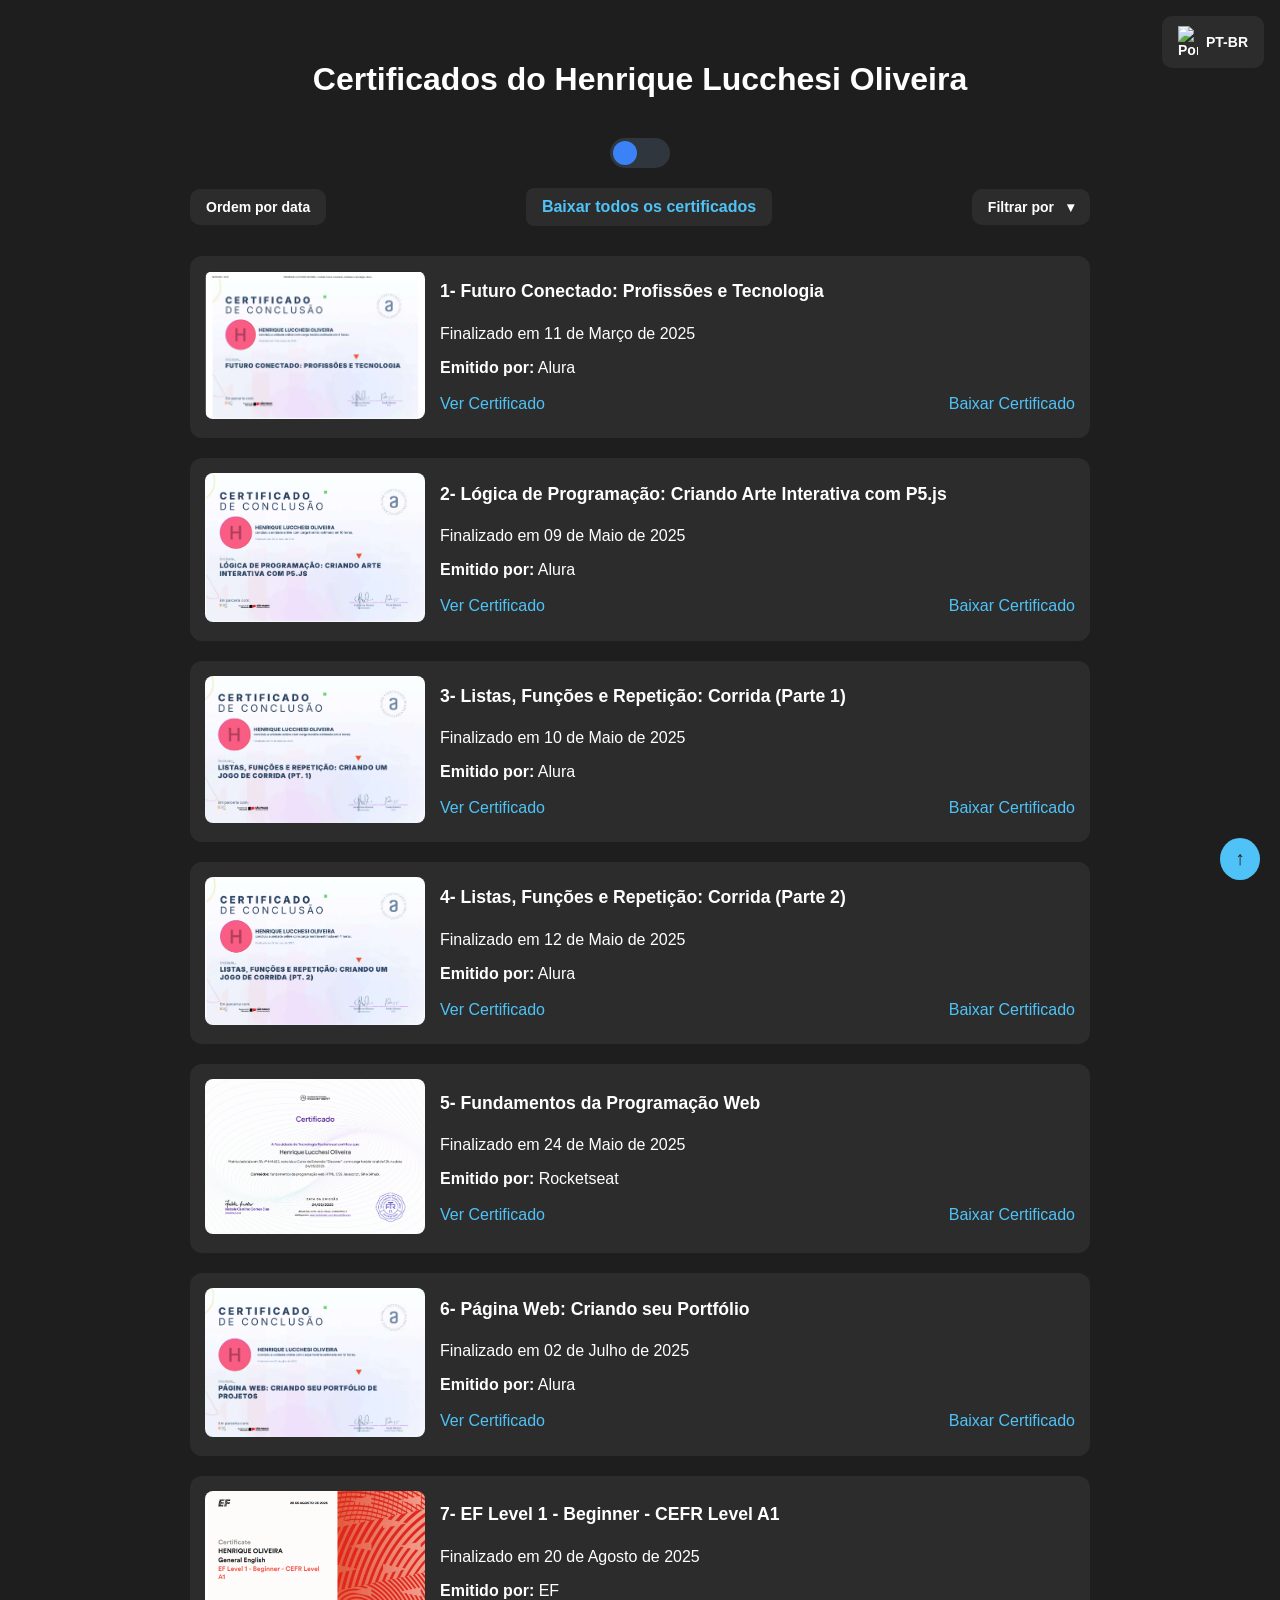
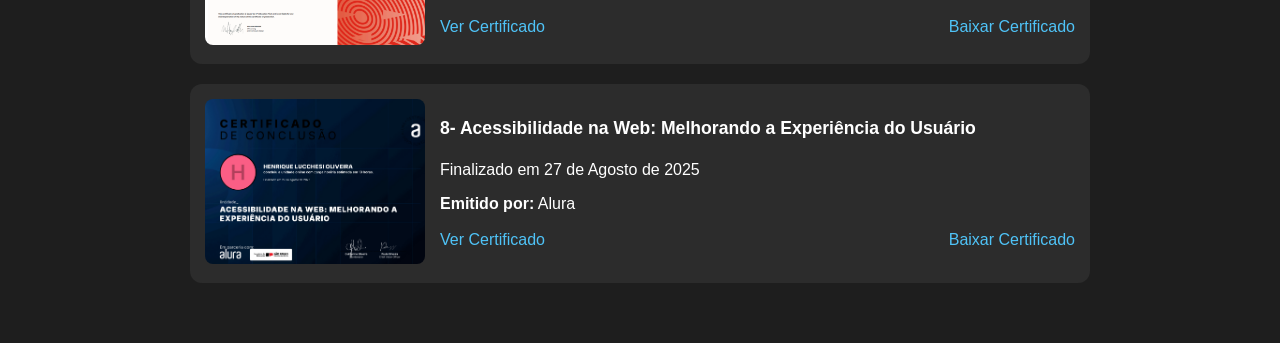
==== commit 98917d94: "agora vai" ====
--- a/index.html
+++ b/index.html
@@ -204,7 +204,7 @@
 
       <section class="certificado html css js" data-date="2025-08-27">
         <a href="Certificado/Certificado 7.pdf" target="_blank">
-          <img src="Img/certificado7.png" alt="Certificado 7 - Acessibilidade Web" />
+          <img src="Img/Certificado7.png" alt="Certificado 7 - Acessibilidade Web" />
         </a>
         <div class="conteudo">
           <h2 data-i18n="cert7_title">8- Acessibilidade na Web: Melhorando a Experiência do Usuário</h2>
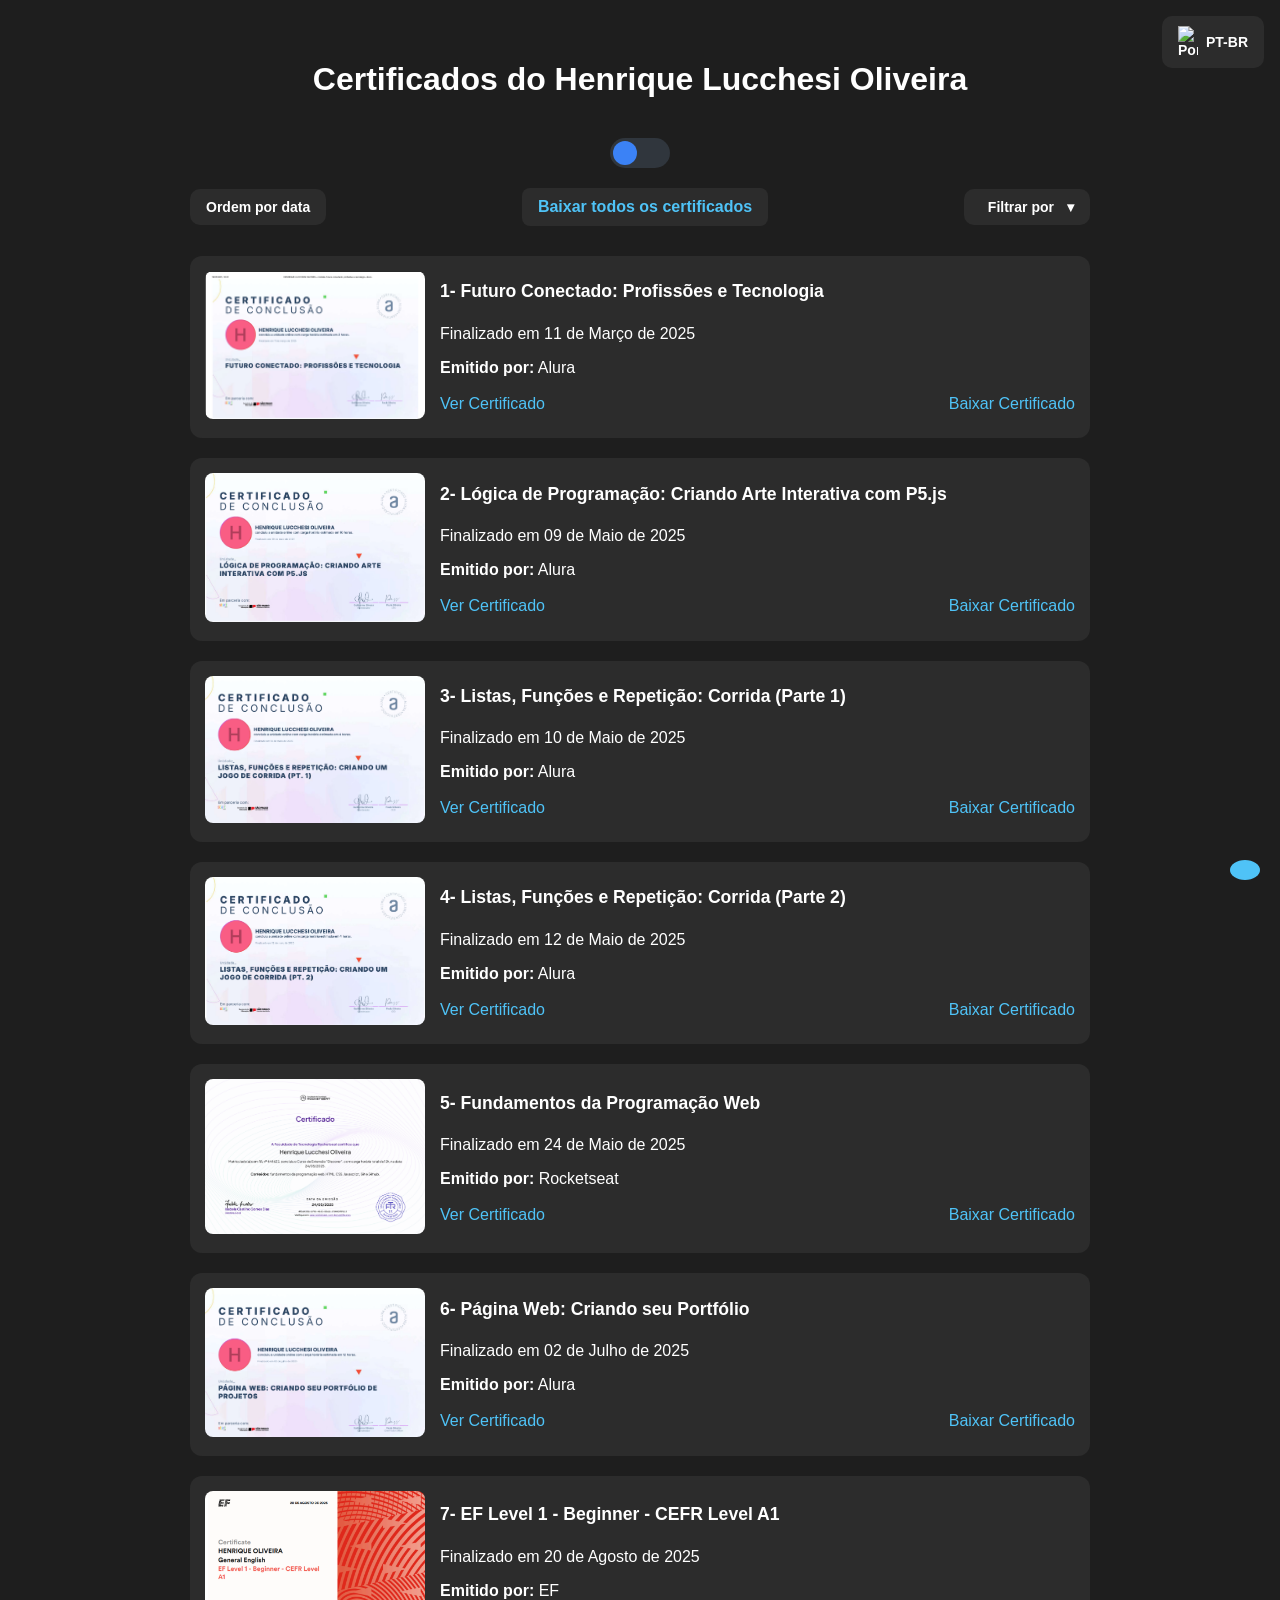
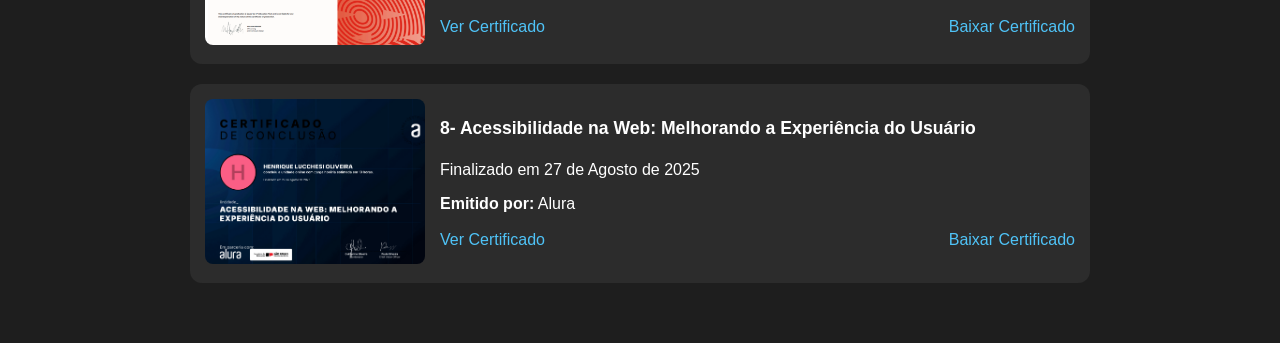
==== commit 3d084d91: "agora vai" ====
--- a/index.html
+++ b/index.html
@@ -43,7 +43,9 @@
       <!-- Barra de filtros -->
       <div class="barra-controle">
         <div class="esquerda">
-          <button id="ordenarDataBtn" class="dropbtn" aria-haspopup="true" aria-expanded="false" data-i18n="ordem_data">Ordem por data <span class="arrow">&#9662;</span>
+          <!-- Ordem por data -->
+          <button id="ordenarDataBtn" class="dropbtn" data-i18n="ordem_data">
+            <i class="bi bi-calendar"></i> <span class="btn-text" data-i18n="ordem_data">Ordem por data</span> <span class="arrow">&#9662;</span>
           </button>
           <div id="dropdownData" class="dropdown-content" role="menu">
             <button data-order="asc" data-i18n="mais_antigo" role="menuitem">Mais antigo ➡ Mais recente</button>
@@ -52,13 +54,16 @@
         </div>
 
         <div class="centro">
-          <a href="Certificado.zip" download class="baixar-btn" data-i18n="baixar_todos" title="baixar todos os certificados em .zip"> <i class="bi bi-download"></i> Baixar todos os certificados</a>
+          <!-- Baixar todos -->
+          <a href="Certificado.zip" download class="baixar-btn" data-i18n="baixar_todos" title="baixar todos os certificados em .zip">
+            <i class="bi bi-download"></i> <span class="btn-text" data-i18n="baixar_todos">Baixar todos os certificados</span>
+          </a>
         </div>
 
         <div class="direita">
-          <button id="dropdownTecBtn" class="dropbtn" aria-haspopup="true" aria-expanded="false">
-            <span data-i18n="Filtrar por">Filtrar por</span>
-            <span class="arrow">&#9662;</span>
+          <!-- Filtrar por -->
+          <button id="dropdownTecBtn" class="dropbtn">
+            <i class="bi bi-filter"></i> <span class="btn-text" data-i18n="filtrar_por">Filtrar por</span> <span class="arrow">&#9662;</span>
           </button>
           <div id="dropdownTec" class="dropdown-content2" role="menu">
             <button type="button" data-filter="todos" role="menuitem">
@@ -69,9 +74,7 @@
                 <span data-i18n="programacao">PROGRAMAÇÃO</span>
               </button>
 
-              <!-- submenu que abre em leque -->
               <div class="dropdown-submenu">
-                <!-- Coluna Front-end -->
                 <div class="frontend-wrapper">
                   <button type="button" data-filter="frontend" class="frontend-toggle">FRONT-END</button>
                   <div class="dropdown-frontend">
@@ -81,7 +84,6 @@
                   </div>
                 </div>
 
-                <!-- Coluna Back-end -->
                 <div class="backend-wrapper">
                   <button type="button" data-filter="backend">BACK-END</button>
                 </div>
@@ -89,15 +91,16 @@
             </div>
 
             <button type="button" data-filter="ingles" role="menuitem">
-              <span data-i18n="ingles">Inglês</span>
+              <span data-i18n="ingles" class="ingles=btn">Inglês</span>
             </button>
           </div>
         </div>
       </div>
 
-      <!-- ====== CERTIFICADOS ====== -->
-      <!-- Cada certificado -->
-      <section class="certificado js" data-date="2025-03-11">
+      <!-- CERTIFICADOS COMPLETOS -->
+      <!-- Aqui entram os 8 certificados, seguindo seu HTML original -->
+      <!-- Certificado 1 -->
+      <section class="certificado javascript" data-date="2025-03-11">
         <a href="Certificado/Certificado 1.pdf" target="_blank">
           <img src="Img/certificado1.png" alt="Certificado 1 - Futuro Conectado" />
         </a>
@@ -106,13 +109,14 @@
           <p data-i18n="cert1_date">Finalizado em 11 de Março de 2025</p>
           <p><strong data-i18n="emitido_por">Emitido por:</strong> Alura</p>
           <div class="link-certificado">
-            <a href="Certificado/Certificado 1.pdf" target="_blank" data-i18n="ver_certificado">Ver Certificado</a>
-            <a href="Certificado/Certificado 1.pdf" download data-i18n="baixar_certificado">Baixar Certificado</a>
-          </div>
-        </div>
-      </section>
-
-      <section class="certificado js" data-date="2025-05-09">
+            <a href="Certificado/Certificado 1.pdf" target="_blank" data-i18n="ver_certificado"><i class="bi bi-eye"></i> Ver Certificado</a>
+            <a href="Certificado/Certificado 1.pdf" download data-i18n="baixar_certificado"><i class="bi bi-download"></i> Baixar Certificado</a>
+          </div>
+        </div>
+      </section>
+
+      <!-- Certificado 2 -->
+      <section class="certificado javascript" data-date="2025-05-09">
         <a href="Certificado/Certificado 2.pdf" target="_blank">
           <img src="Img/certificado2.png" alt="Certificado 2 - Lógica de Programação" />
         </a>
@@ -121,13 +125,14 @@
           <p data-i18n="cert2_date">Finalizado em 09 de Maio de 2025</p>
           <p><strong data-i18n="emitido_por">Emitido por:</strong> Alura</p>
           <div class="link-certificado">
-            <a href="Certificado/Certificado 2.pdf" target="_blank" data-i18n="ver_certificado">Ver Certificado</a>
-            <a href="Certificado/Certificado 2.pdf" download data-i18n="baixar_certificado">Baixar Certificado</a>
-          </div>
-        </div>
-      </section>
-
-      <section class="certificado js" data-date="2025-05-10">
+            <a href="Certificado/Certificado 2.pdf" target="_blank" data-i18n="ver_certificado"><i class="bi bi-eye"></i> Ver Certificado</a>
+            <a href="Certificado/Certificado 2.pdf" download data-i18n="baixar_certificado"><i class="bi bi-download"></i> Baixar Certificado</a>
+          </div>
+        </div>
+      </section>
+
+      <!-- Certificado 3 -->
+      <section class="certificado javascript" data-date="2025-05-10">
         <a href="Certificado/Certificado 3.pdf" target="_blank">
           <img src="Img/certificado3.png" alt="Certificado 3 - Corrida parte 1" />
         </a>
@@ -136,13 +141,14 @@
           <p data-i18n="cert3_date">Finalizado em 10 de Maio de 2025</p>
           <p><strong data-i18n="emitido_por">Emitido por:</strong> Alura</p>
           <div class="link-certificado">
-            <a href="Certificado/Certificado 3.pdf" target="_blank" data-i18n="ver_certificado">Ver Certificado</a>
-            <a href="Certificado/Certificado 3.pdf" download data-i18n="baixar_certificado">Baixar Certificado</a>
-          </div>
-        </div>
-      </section>
-
-      <section class="certificado js" data-date="2025-05-12">
+            <a href="Certificado/Certificado 3.pdf" target="_blank" data-i18n="ver_certificado"><i class="bi bi-eye"></i> Ver Certificado</a>
+            <a href="Certificado/Certificado 3.pdf" download data-i18n="baixar_certificado"><i class="bi bi-download"></i> Baixar Certificado</a>
+          </div>
+        </div>
+      </section>
+
+      <!-- Certificado 4 -->
+      <section class="certificado javascript" data-date="2025-05-12">
         <a href="Certificado/Certificado 4.pdf" target="_blank">
           <img src="Img/certificado4.png" alt="Certificado 4 - Corrida parte 2" />
         </a>
@@ -151,13 +157,14 @@
           <p data-i18n="cert4_date">Finalizado em 12 de Maio de 2025</p>
           <p><strong data-i18n="emitido_por">Emitido por:</strong> Alura</p>
           <div class="link-certificado">
-            <a href="Certificado/Certificado 4.pdf" target="_blank" data-i18n="ver_certificado">Ver Certificado</a>
-            <a href="Certificado/Certificado 4.pdf" download data-i18n="baixar_certificado">Baixar Certificado</a>
-          </div>
-        </div>
-      </section>
-
-      <section class="certificado html css js " data-date="2025-05-24">
+            <a href="Certificado/Certificado 4.pdf" target="_blank" data-i18n="ver_certificado"><i class="bi bi-eye"></i> Ver Certificado</a>
+            <a href="Certificado/Certificado 4.pdf" download data-i18n="baixar_certificado"><i class="bi bi-download"></i> Baixar Certificado</a>
+          </div>
+        </div>
+      </section>
+
+      <!-- Certificado 5 -->
+      <section class="certificado html css javascript" data-date="2025-05-24">
         <a href="Certificado/Certificado 5.pdf" target="_blank">
           <img src="Img/certificado5.png" alt="Certificado 5 - Fundamentos da Web" />
         </a>
@@ -166,12 +173,13 @@
           <p data-i18n="cert5_date">Finalizado em 24 de Maio de 2025</p>
           <p><strong data-i18n="emitido_por">Emitido por:</strong> Rocketseat</p>
           <div class="link-certificado">
-            <a href="Certificado/Certificado 5.pdf" target="_blank" data-i18n="ver_certificado">Ver Certificado</a>
-            <a href="Certificado/Certificado 5.pdf" download data-i18n="baixar_certificado">Baixar Certificado</a>
-          </div>
-        </div>
-      </section>
-
+            <a href="Certificado/Certificado 5.pdf" target="_blank" data-i18n="ver_certificado"><i class="bi bi-eye"></i> Ver Certificado</a>
+            <a href="Certificado/Certificado 5.pdf" download data-i18n="baixar_certificado"><i class="bi bi-download"></i> Baixar Certificado</a>
+          </div>
+        </div>
+      </section>
+
+      <!-- Certificado 6 -->
       <section class="certificado html css" data-date="2025-07-02">
         <a href="Certificado/Certificado 6.pdf" target="_blank">
           <img src="Img/certificado6.png" alt="Certificado 6 - Portfólio" />
@@ -181,12 +189,13 @@
           <p data-i18n="cert6_date">Finalizado em 02 de Julho de 2025</p>
           <p><strong data-i18n="emitido_por">Emitido por:</strong> Alura</p>
           <div class="link-certificado">
-            <a href="Certificado/Certificado 6.pdf" target="_blank" data-i18n="ver_certificado">Ver Certificado</a>
-            <a href="Certificado/Certificado 6.pdf" download data-i18n="baixar_certificado">Baixar Certificado</a>
-          </div>
-        </div>
-      </section>
-
+            <a href="Certificado/Certificado 6.pdf" target="_blank" data-i18n="ver_certificado"><i class="bi bi-eye"></i> Ver Certificado</a>
+            <a href="Certificado/Certificado 6.pdf" download data-i18n="baixar_certificado"><i class="bi bi-download"></i> Baixar Certificado</a>
+          </div>
+        </div>
+      </section>
+
+      <!-- Certificado 7 -->
       <section class="certificado ingles" data-date="2025-08-20">
         <a href="Certificado/Certificado ingles.pdf" target="_blank">
           <img src="Img/certificadoingles.png" alt="Certificado inglês EF" />
@@ -196,23 +205,24 @@
           <p data-i18n="certingles_date">Finalizado em 20 de Agosto de 2025</p>
           <p><strong data-i18n="emitido_por">Emitido por:</strong> EF</p>
           <div class="link-certificado">
-            <a href="Certificado/Certificado ingles.pdf" target="_blank" data-i18n="ver_certificado">Ver Certificado</a>
-            <a href="Certificado/Certificado ingles.pdf" download data-i18n="baixar_certificado">Baixar Certificado</a>
-          </div>
-        </div>
-      </section>
-
-      <section class="certificado html css js" data-date="2025-08-27">
+            <a href="Certificado/Certificado inglês.pdf" target="_blank" data-i18n="ver_certificado"><i class="bi bi-eye"></i> Ver Certificado</a>
+            <a href="Certificado/Certificado inglês.pdf" download data-i18n="baixar_certificado"><i class="bi bi-download"></i> Baixar Certificado</a>
+          </div>
+        </div>
+      </section>
+
+      <!-- Certificado 8 -->
+      <section class="certificado html css javascript" data-date="2025-08-27">
         <a href="Certificado/Certificado 7.pdf" target="_blank">
-          <img src="Img/Certificado7.png" alt="Certificado 7 - Acessibilidade Web" />
+          <img src="Img/Certificado7.png" alt="Certificado 8 - Acessibilidade Web" />
         </a>
         <div class="conteudo">
           <h2 data-i18n="cert7_title">8- Acessibilidade na Web: Melhorando a Experiência do Usuário</h2>
           <p data-i18n="cert7_date">Finalizado em 27 de Agosto de 2025</p>
           <p><strong data-i18n="emitido_por">Emitido por:</strong> Alura</p>
           <div class="link-certificado">
-            <a href="Certificado/Certificado 7.pdf" target="_blank" data-i18n="ver_certificado">Ver Certificado</a>
-            <a href="Certificado/Certificado 7.pdf" download data-i18n="baixar_certificado">Baixar Certificado</a>
+            <a href="Certificado/Certificado 7.pdf" target="_blank" data-i18n="ver_certificado"><i class="bi bi-eye"></i> Ver Certificado</a>
+            <a href="Certificado/Certificado 7.pdf" download data-i18n="baixar_certificado"><i class="bi bi-download"></i> Baixar Certificado</a>
           </div>
         </div>
       </section>
@@ -220,7 +230,7 @@
     </div>
   </main>
 
-  <a href="#topo" class="voltar-topo" title="Voltar ao topo">↑</a>
+  <a href="#topo" class="voltar-topo" title="Voltar ao topo"><i class="bi bi-arrow-up"></i></a>
   <script src="script.js"></script>
 </body>
 </html>
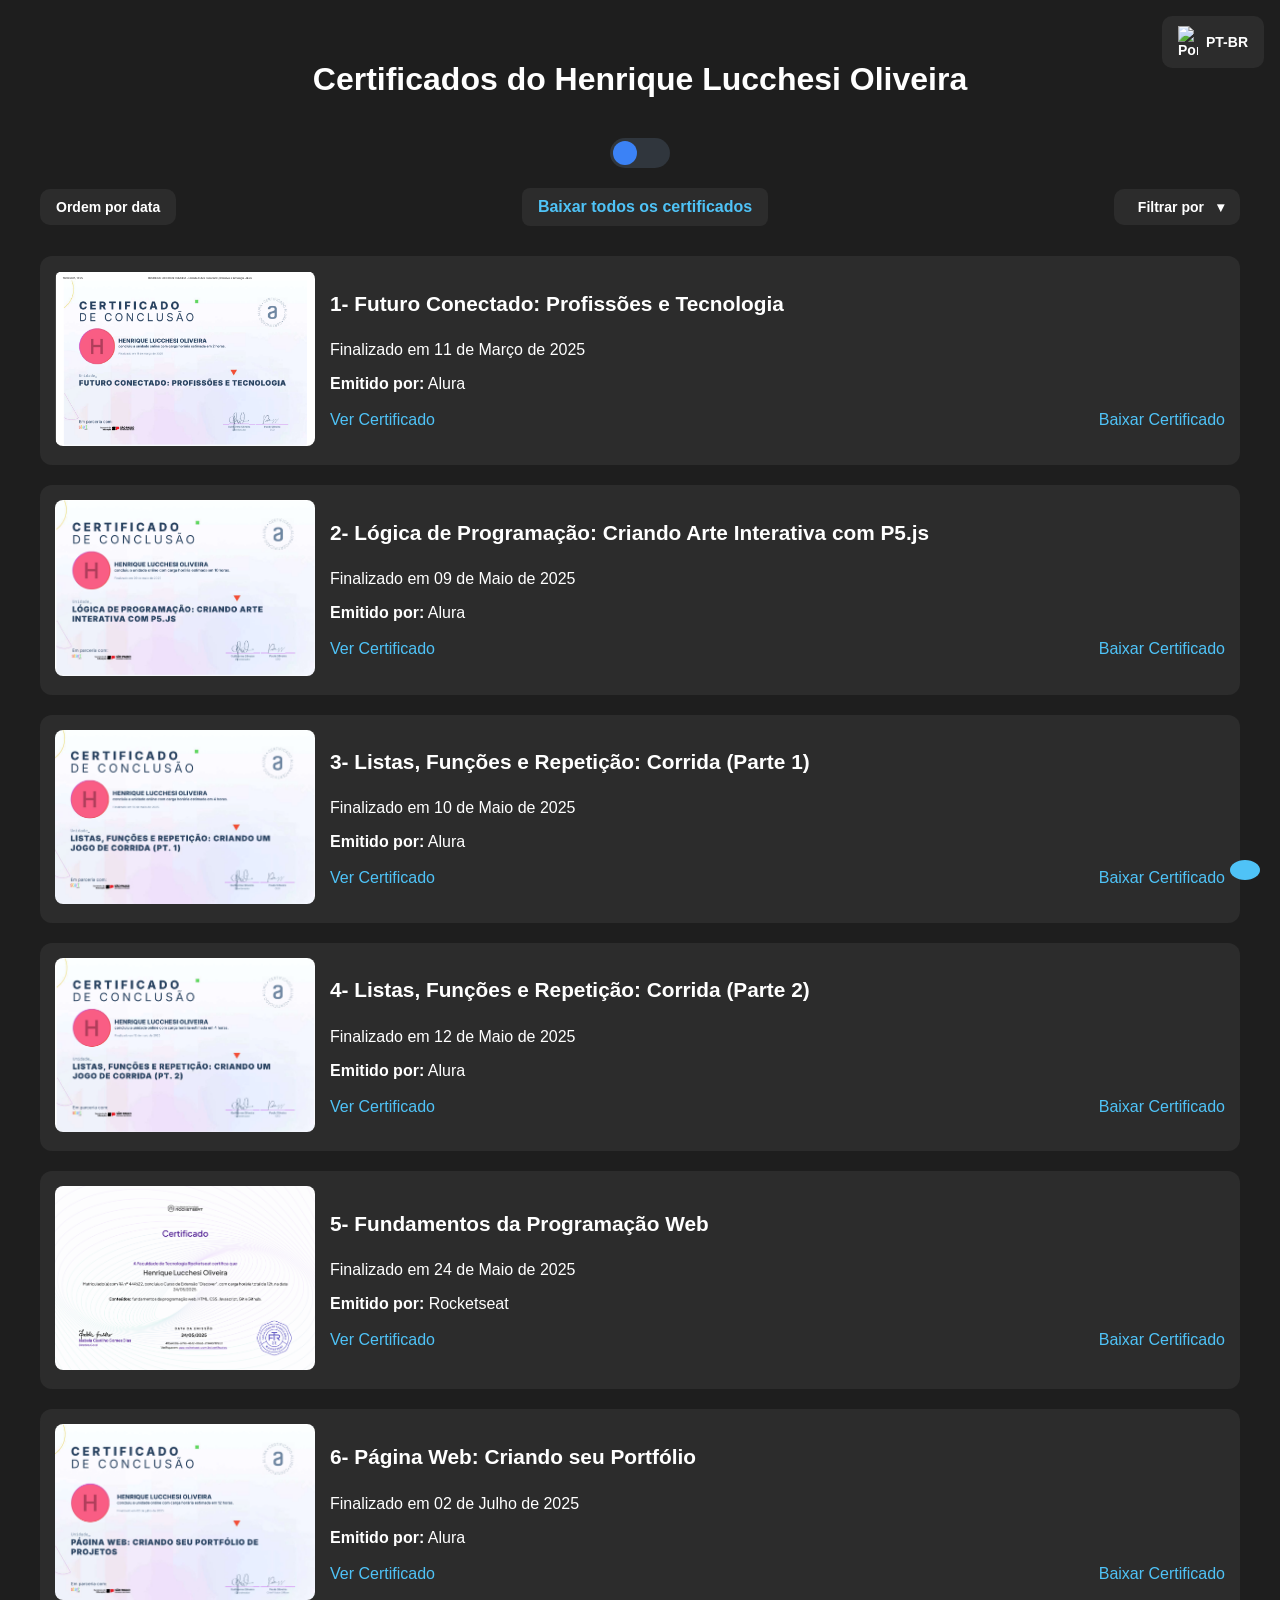
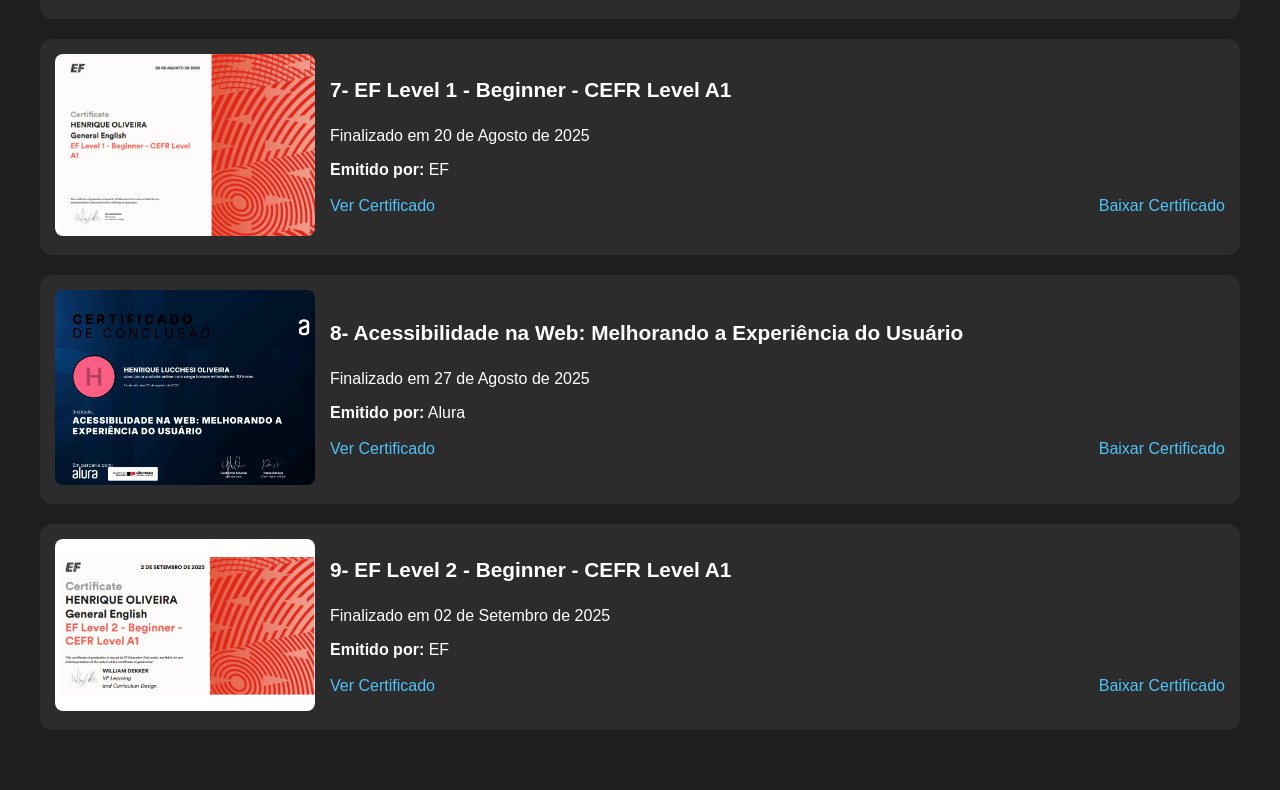
==== commit c13c310b: "agora vai" ====
--- a/index.html
+++ b/index.html
@@ -91,7 +91,7 @@
             </div>
 
             <button type="button" data-filter="ingles" role="menuitem">
-              <span data-i18n="ingles" class="ingles=btn">Inglês</span>
+                <span data-i18n="ingles" class="ingles=btn">Inglês</span>
             </button>
           </div>
         </div>
@@ -197,7 +197,7 @@
 
       <!-- Certificado 7 -->
       <section class="certificado ingles" data-date="2025-08-20">
-        <a href="Certificado/Certificado ingles.pdf" target="_blank">
+        <a href="Certificado/Certificado inglês 1.pdf" target="_blank">
           <img src="Img/certificadoingles.png" alt="Certificado inglês EF" />
         </a>
         <div class="conteudo">
@@ -205,8 +205,8 @@
           <p data-i18n="certingles_date">Finalizado em 20 de Agosto de 2025</p>
           <p><strong data-i18n="emitido_por">Emitido por:</strong> EF</p>
           <div class="link-certificado">
-            <a href="Certificado/Certificado inglês.pdf" target="_blank" data-i18n="ver_certificado"><i class="bi bi-eye"></i> Ver Certificado</a>
-            <a href="Certificado/Certificado inglês.pdf" download data-i18n="baixar_certificado"><i class="bi bi-download"></i> Baixar Certificado</a>
+            <a href="Certificado/Certificado inglês 1.pdf" target="_blank" data-i18n="ver_certificado"><i class="bi bi-eye"></i> Ver Certificado</a>
+            <a href="Certificado/Certificado inglês 1.pdf" download data-i18n="baixar_certificado"><i class="bi bi-download"></i> Baixar Certificado</a>
           </div>
         </div>
       </section>
@@ -227,6 +227,22 @@
         </div>
       </section>
 
+            <!-- Certificado 9 -->
+      <section class="certificado ingles" data-date="2025-09-02">
+        <a href="Certificado/Certificado inglês 2.pdf" target="_blank">
+          <img src="Img/certificadoingles2.png" alt="Certificado inglês EF" />
+        </a>
+        <div class="conteudo">
+          <h2 data-i18n="certingles_title">9- EF Level 2 - Beginner - CEFR Level A1</h2>
+          <p data-i18n="certingles_date">Finalizado em 02 de Setembro de 2025</p>
+          <p><strong data-i18n="emitido_por">Emitido por:</strong> EF</p>
+          <div class="link-certificado">
+            <a href="Certificado/Certificado inglês 2.pdf" target="_blank" data-i18n="ver_certificado"><i class="bi bi-eye"></i> Ver Certificado</a>
+            <a href="Certificado/Certificado inglês 2.pdf" download data-i18n="baixar_certificado"><i class="bi bi-download"></i> Baixar Certificado</a>
+          </div>
+        </div>
+      </section>
+
     </div>
   </main>
 
--- a/style.css
+++ b/style.css
@@ -52,7 +52,7 @@
 
 #language-bar {
   display: block;
-  position: absolute;
+  position: fixed;
   top: 1rem;
   right: 1rem;
   z-index: 1000;
@@ -383,18 +383,46 @@
   font-size: 1.2rem;
 }
 
-/* ===== RESPONSIVIDADE ===== */
+/* ===== RESPONSIVIDADE GERAL ===== */
+
+/* Telas muito pequenas (até 480px) - celulares menores */
+@media (max-width: 480px) {
+  body {
+    padding: 20px 10px;
+  }
+
+  h1 {
+    font-size: 1.2rem;
+  }
+
+  .dropbtn, .baixar-btn {
+    font-size: 12px;
+    padding: 8px 10px;
+  }
+
+  .certificado img {
+    width: 100%; /* imagem ocupa a largura toda no celular */
+    max-width: 300px;
+  }
+
+  .conteudo h2 {
+    font-size: 0.9rem;
+  }
+}
+
+/* Telas médias (tablets até 768px) */
 @media (max-width: 768px) {
   .barra-controle {
     flex-direction: column;
     align-items: stretch;
-    gap: 10px;
+    gap: 12px;
   }
 
   .barra-controle > .esquerda,
   .barra-controle > .centro,
   .barra-controle > .direita {
     justify-content: center;
+    width: 100%;
   }
 
   .certificado {
@@ -412,29 +440,42 @@
     align-items: center;
   }
 
-  .dropdown-content {
-    left: 85px;
-    max-width: 40%;
-    right: 50px;
+  /* Ajusta dropdowns para não saírem da tela */
+  .dropdown-content,
+  .dropdown-content2 {
+    left: 0;
+    right: auto;
+    width: 100%;
+    max-width: none;
+    position: relative;
   }
 
   .dropdown-submenu {
-   right: -90px;
-   top: 67px;
-  }
-}
-
-@media (max-width: 1024px) {
-  .dropdown-submenu {
-    min-width: 100px;
-    left: -0px;
-    top: 109px;
-  }
-
-  .dropdown-content2 {
-    left: -115px;
-    top: -5px;
-    gap: 0.5rem;
-    max-width: 180px;
-  }
-}+    position: relative;
+    flex-direction: column;
+    box-shadow: none;
+    width: 100%;
+    top: auto;
+    left: auto;
+  }
+
+  .dropdown-frontend {
+    position: relative;
+    width: 100%;
+  }
+}
+
+/* Telas grandes (desktops acima de 1200px) */
+@media (min-width: 1200px) {
+  .container {
+    max-width: 1200px;
+  }
+
+  .certificado img {
+    width: 260px;
+  }
+
+  .conteudo h2 {
+    font-size: 1.3rem;
+  }
+}
